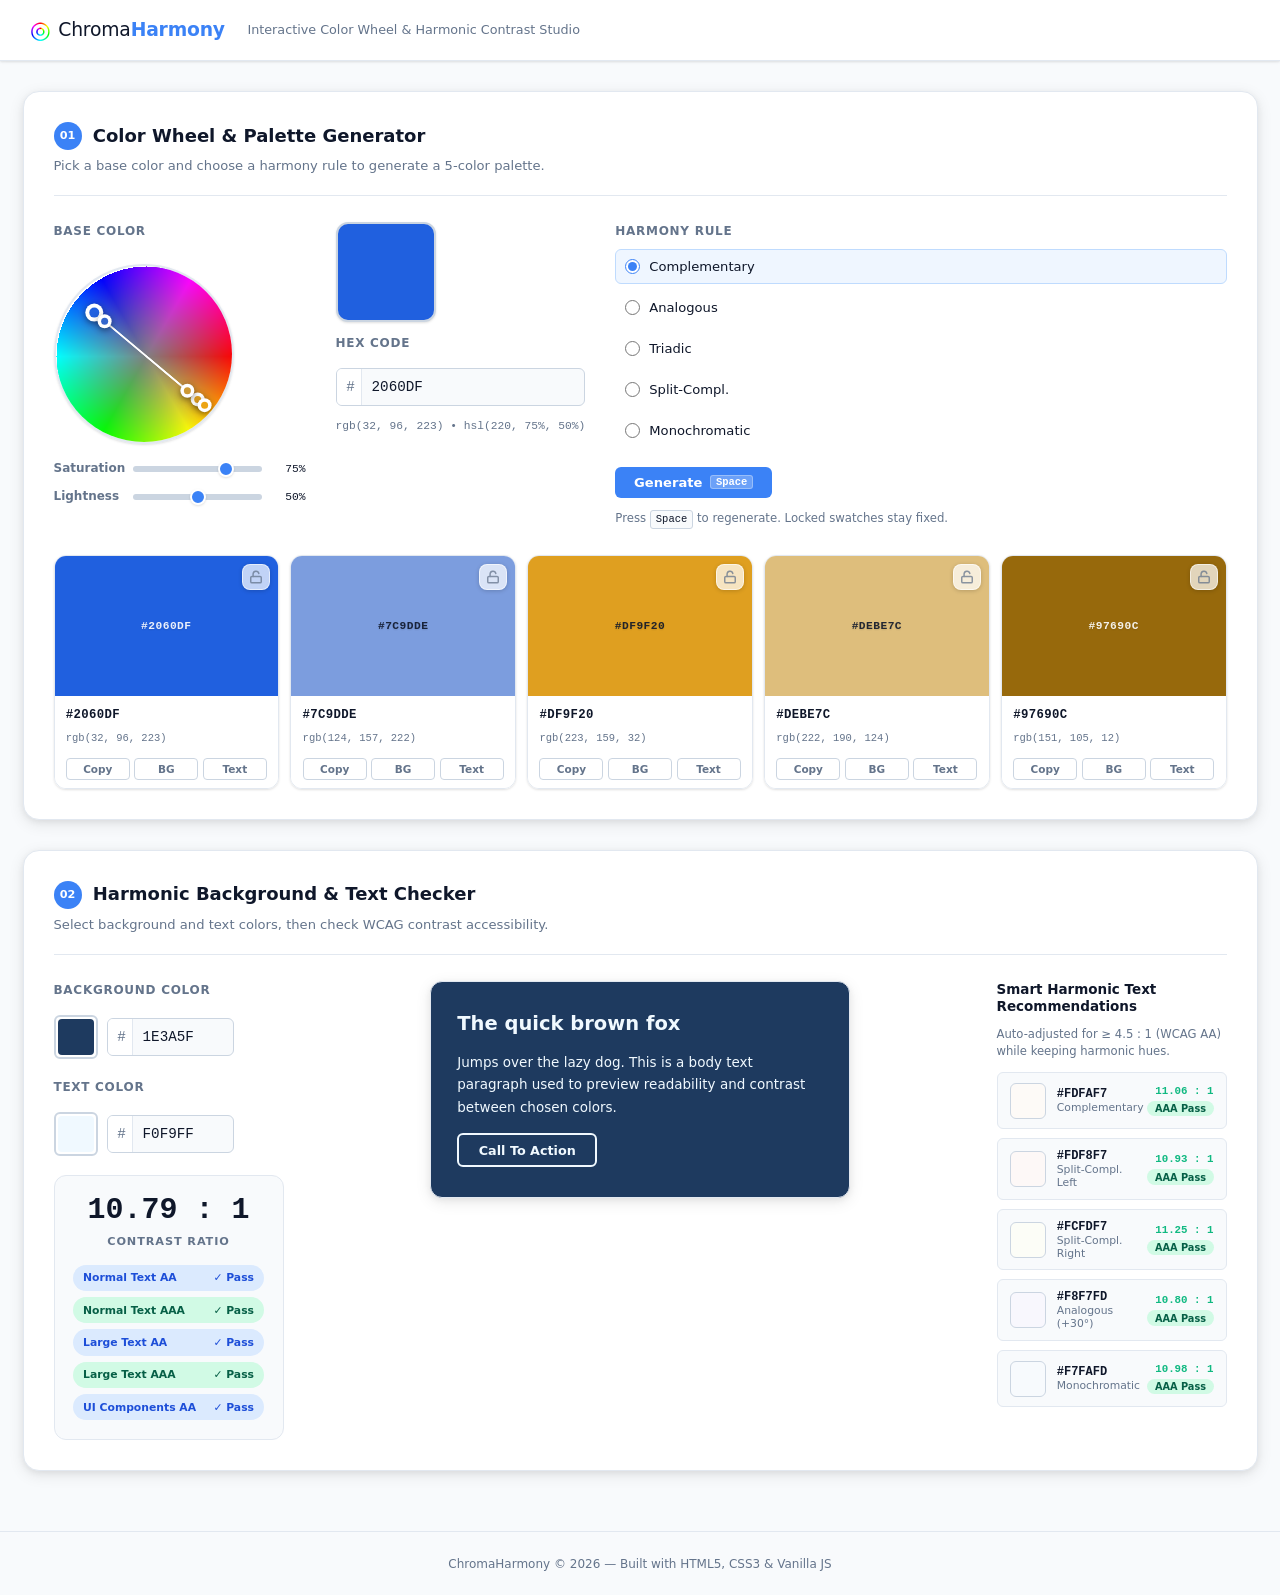
==== ChromaHarmony/index.html @ 23411041 "coding" ====
<!DOCTYPE html>
<html lang="en">
<head>
  <meta charset="UTF-8" />
  <meta name="viewport" content="width=device-width, initial-scale=1.0" />
  <title>ChromaHarmony — Color Wheel & Harmonic Contrast Studio</title>
  <link rel="stylesheet" href="style.css" />
</head>
<body>

  <!-- ═══════════════════════════════════════════════════════
       HEADER
  ═══════════════════════════════════════════════════════ -->
  <header class="app-header">
    <div class="header-inner">
      <div class="logo">
        <span class="logo-icon" aria-hidden="true">◎</span>
        <span class="logo-text">Chroma<strong>Harmony</strong></span>
      </div>
      <p class="tagline">Interactive Color Wheel &amp; Harmonic Contrast Studio</p>
    </div>
  </header>

  <!-- ═══════════════════════════════════════════════════════
       MODULE 1: COLOR WHEEL & PALETTE GENERATOR
  ═══════════════════════════════════════════════════════ -->
  <main class="app-main">
    <section class="module card" id="module-palette" aria-labelledby="module1-title">
      <header class="module-header">
        <h2 id="module1-title">
          <span class="module-badge">01</span>
          Color Wheel &amp; Palette Generator
        </h2>
        <p class="module-desc">Pick a base color and choose a harmony rule to generate a 5-color palette.</p>
      </header>

      <!-- Base Color Picker Row -->
      <div class="picker-row">
        <div class="picker-group">
          <label for="base-color-wheel" class="label">Base Color</label>
          <div class="color-wheel-wrap">
            <canvas id="color-wheel" width="180" height="180" role="img" aria-label="Interactive color wheel — click to pick a hue"></canvas>
          </div>
          <div class="hsl-sliders">
            <label class="slider-label">
              <span>Saturation</span>
              <input type="range" id="slider-sat" min="0" max="100" value="75" aria-label="Saturation" />
              <span id="sat-val" class="slider-value">75%</span>
            </label>
            <label class="slider-label">
              <span>Lightness</span>
              <input type="range" id="slider-lig" min="5" max="95" value="50" aria-label="Lightness" />
              <span id="lig-val" class="slider-value">50%</span>
            </label>
          </div>
        </div>

        <div class="base-preview-group">
          <div class="base-color-preview" id="base-preview" aria-label="Base color preview"></div>
          <div class="base-color-inputs">
            <label for="base-hex-input" class="label">HEX Code</label>
            <div class="hex-input-row">
              <span class="hex-hash" aria-hidden="true">#</span>
              <input
                type="text"
                id="base-hex-input"
                class="hex-input"
                maxlength="6"
                placeholder="3B82F6"
                aria-label="Enter HEX color code"
                spellcheck="false"
              />
            </div>
            <div class="base-color-meta" id="base-color-meta"></div>
          </div>
        </div>

        <!-- Harmony Mode Selector -->
        <div class="harmony-group">
          <label class="label">Harmony Rule</label>
          <div class="harmony-options" role="radiogroup" aria-label="Color harmony rule">
            <label class="harmony-option">
              <input type="radio" name="harmony" value="complementary" checked />
              <span>Complementary</span>
            </label>
            <label class="harmony-option">
              <input type="radio" name="harmony" value="analogous" />
              <span>Analogous</span>
            </label>
            <label class="harmony-option">
              <input type="radio" name="harmony" value="triadic" />
              <span>Triadic</span>
            </label>
            <label class="harmony-option">
              <input type="radio" name="harmony" value="split-complementary" />
              <span>Split-Compl.</span>
            </label>
            <label class="harmony-option">
              <input type="radio" name="harmony" value="monochromatic" />
              <span>Monochromatic</span>
            </label>
          </div>
          <div class="generate-row">
            <button class="btn btn-primary" id="btn-generate" aria-label="Generate palette (or press Spacebar)">
              Generate
              <kbd aria-hidden="true">Space</kbd>
            </button>
          </div>
          <p class="hint-text">Press <kbd>Space</kbd> to regenerate. Locked swatches stay fixed.</p>
        </div>
      </div>

      <!-- Palette Display — 5 Columns -->
      <div class="palette-strip" id="palette-strip" role="list" aria-label="Color palette">
        <!-- Dynamically generated by JS -->
      </div>
    </section>

    <!-- ═══════════════════════════════════════════════════════
         MODULE 2: HARMONIC BACKGROUND & TEXT CHECKER
    ═══════════════════════════════════════════════════════ -->
    <section class="module card" id="module-contrast" aria-labelledby="module2-title">
      <header class="module-header">
        <h2 id="module2-title">
          <span class="module-badge">02</span>
          Harmonic Background &amp; Text Checker
        </h2>
        <p class="module-desc">Select background and text colors, then check WCAG contrast accessibility.</p>
      </header>

      <div class="checker-layout">

        <!-- Left: Color Pickers -->
        <div class="checker-pickers">
          <div class="checker-picker-group">
            <label class="label" for="bg-hex-input">Background Color</label>
            <div class="checker-swatch-row">
              <input type="color" id="bg-color-picker" class="native-picker" aria-label="Background color picker" value="#1E3A5F" />
              <div class="hex-input-row">
                <span class="hex-hash" aria-hidden="true">#</span>
                <input type="text" id="bg-hex-input" class="hex-input" maxlength="6" value="1E3A5F" aria-label="Background HEX code" spellcheck="false" />
              </div>
            </div>
          </div>
          <div class="checker-picker-group">
            <label class="label" for="text-hex-input">Text Color</label>
            <div class="checker-swatch-row">
              <input type="color" id="text-color-picker" class="native-picker" aria-label="Text color picker" value="#F0F9FF" />
              <div class="hex-input-row">
                <span class="hex-hash" aria-hidden="true">#</span>
                <input type="text" id="text-hex-input" class="hex-input" maxlength="6" value="F0F9FF" aria-label="Text HEX code" spellcheck="false" />
              </div>
            </div>
          </div>

          <!-- Contrast Score Display -->
          <div class="contrast-score-box" id="contrast-score-box" aria-live="polite" aria-label="Contrast ratio result">
            <div class="contrast-ratio" id="contrast-ratio-display">—</div>
            <div class="contrast-label">Contrast Ratio</div>
            <div class="contrast-badges" id="contrast-badges"></div>
          </div>
        </div>

        <!-- Center: Live Preview Card -->
        <div class="live-preview-wrap">
          <div class="live-card" id="live-preview-card" role="region" aria-label="Live UI preview">
            <h3 class="preview-heading" id="preview-heading">The quick brown fox</h3>
            <p class="preview-body" id="preview-body">
              Jumps over the lazy dog. This is a body text paragraph used to preview readability and contrast between chosen colors.
            </p>
            <button class="preview-cta" id="preview-cta" type="button">Call To Action</button>
          </div>
        </div>

        <!-- Right: Smart Recommender -->
        <div class="recommender-panel">
          <h3 class="recommender-title">Smart Harmonic Text Recommendations</h3>
          <p class="recommender-desc">Auto-adjusted for ≥ 4.5 : 1 (WCAG AA) while keeping harmonic hues.</p>
          <div class="recommendation-grid" id="recommendation-grid" aria-label="Text color recommendations">
            <!-- Dynamically generated by JS -->
          </div>
        </div>

      </div>
    </section>
  </main>

  <!-- Toast Notification -->
  <div class="toast" id="toast" role="status" aria-live="polite" aria-atomic="true"></div>

  <footer class="app-footer">
    <p>ChromaHarmony &copy; 2026 &mdash; Built with HTML5, CSS3 &amp; Vanilla JS</p>
  </footer>

  <script src="script.js"></script>
</body>
</html>
---- ChromaHarmony/style.css ----
/* ================================================================
   ChromaHarmony — style.css
   Author: Senior Frontend Engineer
   Description: Clean Modern UI for Color Wheel & Harmonic Contrast Studio
   ================================================================ */

/* ----------------------------------------------------------------
   1. CSS Custom Properties (Design Tokens)
   ---------------------------------------------------------------- */
:root {
  /* Colors */
  --color-bg:        #F8FAFC;
  --color-surface:   #FFFFFF;
  --color-border:    #E2E8F0;
  --color-border-md: #CBD5E1;
  --color-text:      #0F172A;
  --color-text-muted:#64748B;
  --color-accent:    #3B82F6;
  --color-accent-dk: #2563EB;
  --color-success:   #10B981;
  --color-warning:   #F59E0B;
  --color-danger:    #EF4444;

  /* Badges */
  --badge-aaa:       #065F46;
  --badge-aaa-bg:    #D1FAE5;
  --badge-aa:        #1D4ED8;
  --badge-aa-bg:     #DBEAFE;
  --badge-aalg:      #92400E;
  --badge-aalg-bg:   #FEF3C7;
  --badge-fail:      #991B1B;
  --badge-fail-bg:   #FEE2E2;

  /* Typography */
  --font-sans: -apple-system, "Segoe UI", system-ui, sans-serif;
  --font-mono: "SF Mono", "Fira Code", "Consolas", monospace;

  /* Spacing */
  --radius-sm:  6px;
  --radius-md:  12px;
  --radius-lg:  16px;
  --shadow-sm:  0 1px 3px rgba(0,0,0,.08), 0 1px 2px rgba(0,0,0,.05);
  --shadow-md:  0 4px 16px rgba(0,0,0,.09), 0 2px 6px rgba(0,0,0,.06);

  /* Transitions */
  --transition: 0.18s ease;
}

/* ----------------------------------------------------------------
   2. Reset & Base
   ---------------------------------------------------------------- */
*, *::before, *::after { box-sizing: border-box; margin: 0; padding: 0; }

html { font-size: 15px; scroll-behavior: smooth; }

body {
  font-family: var(--font-sans);
  background: var(--color-bg);
  color: var(--color-text);
  line-height: 1.6;
  min-height: 100vh;
}

h1, h2, h3, h4 { line-height: 1.25; font-weight: 700; }
p { color: var(--color-text-muted); }
button { font-family: inherit; cursor: pointer; }
input  { font-family: inherit; }

/* ----------------------------------------------------------------
   3. App Header
   ---------------------------------------------------------------- */
.app-header {
  background: var(--color-surface);
  border-bottom: 1px solid var(--color-border);
  padding: 1rem 2rem;
  position: sticky;
  top: 0;
  z-index: 100;
  box-shadow: var(--shadow-sm);
}

.header-inner {
  max-width: 1300px;
  margin: 0 auto;
  display: flex;
  align-items: center;
  gap: 1.5rem;
  flex-wrap: wrap;
}

.logo {
  display: flex;
  align-items: center;
  gap: 0.5rem;
  font-size: 1.25rem;
  color: var(--color-text);
  letter-spacing: -0.01em;
}

.logo-icon {
  font-size: 1.6rem;
  background: conic-gradient(red, yellow, lime, cyan, blue, magenta, red);
  -webkit-background-clip: text;
  -webkit-text-fill-color: transparent;
  background-clip: text;
  line-height: 1;
}

.logo-text strong { color: var(--color-accent); }

.tagline {
  font-size: 0.85rem;
  color: var(--color-text-muted);
}

/* ----------------------------------------------------------------
   4. Main Layout
   ---------------------------------------------------------------- */
.app-main {
  max-width: 1300px;
  margin: 0 auto;
  padding: 2rem 1.5rem 4rem;
  display: flex;
  flex-direction: column;
  gap: 2rem;
}

/* ----------------------------------------------------------------
   5. Card / Module
   ---------------------------------------------------------------- */
.card {
  background: var(--color-surface);
  border-radius: var(--radius-lg);
  border: 1px solid var(--color-border);
  box-shadow: var(--shadow-md);
  padding: 2rem;
  overflow: hidden;
}

.module-header {
  margin-bottom: 1.75rem;
  padding-bottom: 1.25rem;
  border-bottom: 1px solid var(--color-border);
}

.module-header h2 {
  display: flex;
  align-items: center;
  gap: 0.75rem;
  font-size: 1.2rem;
  color: var(--color-text);
  margin-bottom: 0.35rem;
}

.module-badge {
  display: inline-flex;
  align-items: center;
  justify-content: center;
  width: 28px;
  height: 28px;
  background: var(--color-accent);
  color: #fff;
  border-radius: 50%;
  font-size: 0.75rem;
  font-weight: 700;
  flex-shrink: 0;
}

.module-desc { font-size: 0.875rem; }

/* ----------------------------------------------------------------
   6. Labels & Inputs
   ---------------------------------------------------------------- */
.label {
  display: block;
  font-size: 0.8rem;
  font-weight: 600;
  color: var(--color-text-muted);
  text-transform: uppercase;
  letter-spacing: 0.06em;
  margin-bottom: 0.5rem;
}

.hex-input-row {
  display: flex;
  align-items: center;
  border: 1.5px solid var(--color-border-md);
  border-radius: var(--radius-sm);
  overflow: hidden;
  background: var(--color-bg);
  transition: border-color var(--transition);
}

.hex-input-row:focus-within {
  border-color: var(--color-accent);
  box-shadow: 0 0 0 3px rgba(59,130,246,0.15);
}

.hex-hash {
  padding: 0 0.4rem 0 0.65rem;
  font-family: var(--font-mono);
  font-size: 0.95rem;
  color: var(--color-text-muted);
  background: var(--color-surface);
  border-right: 1px solid var(--color-border);
  line-height: 2.4rem;
  user-select: none;
}

.hex-input {
  border: none;
  outline: none;
  background: transparent;
  padding: 0.4rem 0.65rem;
  font-family: var(--font-mono);
  font-size: 0.95rem;
  color: var(--color-text);
  width: 100px;
  text-transform: uppercase;
}

/* ----------------------------------------------------------------
   7. Module 1 — Picker Row
   ---------------------------------------------------------------- */
.picker-row {
  display: flex;
  gap: 2rem;
  flex-wrap: wrap;
  align-items: flex-start;
}

/* Color Wheel */
.picker-group {
  display: flex;
  flex-direction: column;
  gap: 1rem;
  min-width: 190px;
}

.color-wheel-wrap {
  position: relative;
  width: 180px;
  height: 180px;
  cursor: crosshair;
  border-radius: 50%;
  overflow: hidden;
  box-shadow: var(--shadow-sm);
  flex-shrink: 0;
  border: 2px solid var(--color-border);
}

#color-wheel { display: block; border-radius: 50%; }

/* Saturation / Lightness Sliders */
.hsl-sliders { display: flex; flex-direction: column; gap: 0.6rem; }

.slider-label {
  display: flex;
  align-items: center;
  gap: 0.5rem;
  font-size: 0.8rem;
  color: var(--color-text-muted);
}

.slider-label span:first-child { width: 72px; font-weight: 600; flex-shrink: 0; }

.slider-label input[type="range"] {
  -webkit-appearance: none;
  appearance: none;
  flex: 1;
  height: 6px;
  border-radius: 99px;
  background: var(--color-border-md);
  outline: none;
  cursor: pointer;
}

.slider-label input[type="range"]::-webkit-slider-thumb {
  -webkit-appearance: none;
  appearance: none;
  width: 16px;
  height: 16px;
  border-radius: 50%;
  background: var(--color-accent);
  border: 2px solid #fff;
  box-shadow: var(--shadow-sm);
  cursor: pointer;
}

.slider-value {
  font-family: var(--font-mono);
  font-size: 0.75rem;
  min-width: 36px;
  text-align: right;
  color: var(--color-text);
}

/* Base Preview Group */
.base-preview-group {
  display: flex;
  flex-direction: column;
  gap: 0.75rem;
  align-items: flex-start;
}

.base-color-preview {
  width: 100px;
  height: 100px;
  border-radius: var(--radius-md);
  border: 2px solid var(--color-border-md);
  box-shadow: var(--shadow-sm);
  transition: background-color 0.2s;
}

.base-color-inputs { display: flex; flex-direction: column; gap: 0.5rem; }

.base-color-meta {
  font-family: var(--font-mono);
  font-size: 0.75rem;
  color: var(--color-text-muted);
  margin-top: 0.25rem;
}

/* Harmony Group */
.harmony-group { flex: 1; min-width: 200px; }

.harmony-options {
  display: flex;
  flex-direction: column;
  gap: 0.4rem;
  margin-bottom: 1.25rem;
}

.harmony-option {
  display: flex;
  align-items: center;
  gap: 0.6rem;
  font-size: 0.875rem;
  cursor: pointer;
  padding: 0.4rem 0.6rem;
  border-radius: var(--radius-sm);
  border: 1.5px solid transparent;
  transition: background var(--transition), border-color var(--transition);
}

.harmony-option:hover { background: var(--color-bg); }

.harmony-option input[type="radio"] {
  accent-color: var(--color-accent);
  width: 15px;
  height: 15px;
  flex-shrink: 0;
}

.harmony-option:has(input:checked) {
  background: #EFF6FF;
  border-color: #BFDBFE;
}

.generate-row { margin-bottom: 0.75rem; }

/* Buttons */
.btn {
  display: inline-flex;
  align-items: center;
  gap: 0.5rem;
  padding: 0.55rem 1.25rem;
  border-radius: var(--radius-sm);
  border: none;
  font-size: 0.875rem;
  font-weight: 600;
  transition: background var(--transition), transform 0.1s;
  cursor: pointer;
}

.btn:active { transform: scale(0.97); }

.btn-primary {
  background: var(--color-accent);
  color: #fff;
}

.btn-primary:hover { background: var(--color-accent-dk); }

.btn-sm {
  padding: 0.3rem 0.7rem;
  font-size: 0.75rem;
  border-radius: 4px;
}

.btn-ghost {
  background: transparent;
  border: 1.5px solid var(--color-border-md);
  color: var(--color-text-muted);
}

.btn-ghost:hover { background: var(--color-bg); border-color: var(--color-text-muted); }

kbd {
  display: inline-block;
  padding: 0 5px;
  font-family: var(--font-mono);
  font-size: 0.7rem;
  background: rgba(255,255,255,0.25);
  border-radius: 3px;
  border: 1px solid rgba(255,255,255,0.3);
}

.hint-text {
  font-size: 0.78rem;
  color: var(--color-text-muted);
}

.hint-text kbd {
  background: var(--color-bg);
  border: 1px solid var(--color-border-md);
  color: var(--color-text);
}

/* ----------------------------------------------------------------
   8. Palette Strip — 5 Color Columns
   ---------------------------------------------------------------- */
.palette-strip {
  display: grid;
  grid-template-columns: repeat(5, 1fr);
  gap: 0.75rem;
  margin-top: 1.75rem;
}

.palette-col {
  display: flex;
  flex-direction: column;
  border-radius: var(--radius-md);
  overflow: hidden;
  border: 1.5px solid var(--color-border);
  box-shadow: var(--shadow-sm);
  transition: transform 0.15s, box-shadow 0.15s, border-color 0.2s, outline 0.2s;
  position: relative;
}

.palette-col:hover {
  transform: translateY(-2px);
  box-shadow: var(--shadow-md);
}

/* Locked column — prominent ring so it's immediately visible */
.palette-col.locked {
  border-color: var(--color-accent);
  box-shadow: 0 0 0 2.5px rgba(59,130,246,0.30), var(--shadow-sm);
}

.palette-col.locked:hover {
  box-shadow: 0 0 0 3px rgba(59,130,246,0.45), var(--shadow-md);
}

.palette-swatch {
  height: 140px;
  transition: background-color 0.2s;
  flex-shrink: 0;
}

.palette-info {
  padding: 0.65rem 0.75rem 0.5rem;
  background: var(--color-surface);
  display: flex;
  flex-direction: column;
  gap: 0.3rem;
}

.palette-hex {
  font-family: var(--font-mono);
  font-size: 0.82rem;
  font-weight: 700;
  color: var(--color-text);
  letter-spacing: 0.03em;
}

.palette-rgb {
  font-family: var(--font-mono);
  font-size: 0.7rem;
  color: var(--color-text-muted);
}

.palette-actions {
  display: flex;
  flex-wrap: wrap;
  gap: 0.3rem;
  margin-top: 0.4rem;
}

.palette-actions .btn {
  flex: 1;
  justify-content: center;
  font-size: 0.7rem;
  padding: 0.28rem 0.3rem;
  white-space: nowrap;
}

/* ── Lock Button ─────────────────────────────────────────────── */

@keyframes lock-pop {
  0%   { transform: scale(1);    }
  40%  { transform: scale(1.18); }
  70%  { transform: scale(0.95); }
  100% { transform: scale(1);    }
}

.lock-btn {
  /* Positioned inside the swatch */
  position: absolute;
  top: 8px;
  right: 8px;
  /* Layout: icon + optional badge in a column */
  display: flex;
  flex-direction: column;
  align-items: center;
  gap: 3px;
  padding: 5px 6px;
  /* Base appearance — unlocked: subtle, semi-transparent */
  background: rgba(255,255,255,0.72);
  backdrop-filter: blur(6px);
  border: 1.5px solid rgba(255,255,255,0.6);
  border-radius: 8px;
  color: var(--color-text-muted);
  cursor: pointer;
  box-shadow: 0 1px 4px rgba(0,0,0,.18);
  transition: background var(--transition), color var(--transition),
              border-color var(--transition), box-shadow var(--transition);
  /* Prevent swatch height from expanding */
  line-height: 1;
}

.lock-btn:hover {
  background: rgba(255,255,255,0.95);
  color: var(--color-text);
  transform: scale(1.07);
}

/* Locked state — solid, high-contrast accent */
.lock-btn.locked {
  background: var(--color-accent);
  border-color: var(--color-accent-dk);
  color: #ffffff;
  box-shadow: 0 2px 8px rgba(59,130,246,0.45);
}

.lock-btn.locked:hover {
  background: var(--color-accent-dk);
  transform: scale(1.07);
}

/* Click-pop animation class (added by JS, removed on re-render) */
.lock-btn.lock-pop {
  animation: lock-pop 0.22s ease-out forwards;
}

/* SVG icon wrapper */
.lock-icon {
  display: flex;
  align-items: center;
  justify-content: center;
  flex-shrink: 0;
}

/* Unlocked state: icon is slightly faded */
.lock-btn:not(.locked) .lock-icon {
  opacity: 0.75;
}

/* LOCKED text badge */
.lock-badge {
  font-family: var(--font-sans);
  font-size: 0.55rem;
  font-weight: 800;
  letter-spacing: 0.08em;
  line-height: 1;
  color: #ffffff;
  white-space: nowrap;
}

/* Swatch text auto contrast (applied via JS inline style) */
.swatch-hex-label {
  position: absolute;
  top: 50%;
  left: 50%;
  transform: translate(-50%, -50%);
  font-family: var(--font-mono);
  font-size: 0.75rem;
  font-weight: 700;
  letter-spacing: 0.04em;
  pointer-events: none;
  opacity: 0.9;
  text-shadow: 0 1px 2px rgba(0,0,0,.12);
}

/* ----------------------------------------------------------------
   9. Module 2 — Checker Layout
   ---------------------------------------------------------------- */
.checker-layout {
  display: grid;
  grid-template-columns: 230px 1fr 230px;
  gap: 2rem;
  align-items: start;
}

.checker-pickers { display: flex; flex-direction: column; gap: 1.25rem; }

.checker-picker-group { display: flex; flex-direction: column; gap: 0.5rem; }

.checker-swatch-row {
  display: flex;
  align-items: center;
  gap: 0.6rem;
}

.native-picker {
  -webkit-appearance: none;
  appearance: none;
  width: 44px;
  height: 44px;
  border: 2px solid var(--color-border-md);
  border-radius: var(--radius-sm);
  cursor: pointer;
  padding: 2px;
  background: none;
  overflow: hidden;
  flex-shrink: 0;
}

.native-picker::-webkit-color-swatch-wrapper { padding: 0; }
.native-picker::-webkit-color-swatch { border: none; border-radius: 4px; }

/* Contrast Score Box */
.contrast-score-box {
  background: var(--color-bg);
  border: 1.5px solid var(--color-border);
  border-radius: var(--radius-md);
  padding: 1.25rem;
  text-align: center;
  display: flex;
  flex-direction: column;
  align-items: center;
  gap: 0.4rem;
}

.contrast-ratio {
  font-size: 2rem;
  font-weight: 800;
  font-family: var(--font-mono);
  color: var(--color-text);
  line-height: 1.1;
}

.contrast-label {
  font-size: 0.75rem;
  font-weight: 600;
  text-transform: uppercase;
  letter-spacing: 0.08em;
  color: var(--color-text-muted);
}

.contrast-badges {
  display: flex;
  flex-direction: column;
  gap: 0.4rem;
  margin-top: 0.5rem;
  width: 100%;
}

.badge {
  display: flex;
  align-items: center;
  justify-content: space-between;
  gap: 0.4rem;
  font-size: 0.72rem;
  font-weight: 700;
  padding: 0.3rem 0.65rem;
  border-radius: 99px;
}

.badge-label { opacity: 0.75; font-weight: 500; }

.badge-aaa    { background: var(--badge-aaa-bg);  color: var(--badge-aaa); }
.badge-aa     { background: var(--badge-aa-bg);   color: var(--badge-aa);  }
.badge-aalg   { background: var(--badge-aalg-bg); color: var(--badge-aalg);}
.badge-fail   { background: var(--badge-fail-bg); color: var(--badge-fail);}

/* ----------------------------------------------------------------
   10. Live Preview Card
   ---------------------------------------------------------------- */
.live-preview-wrap {
  display: flex;
  align-items: flex-start;
  justify-content: center;
}

.live-card {
  width: 100%;
  max-width: 420px;
  padding: 2rem 1.75rem;
  border-radius: var(--radius-md);
  box-shadow: var(--shadow-md);
  border: 1.5px solid var(--color-border);
  transition: background-color 0.3s, color 0.3s;
  display: flex;
  flex-direction: column;
  gap: 1rem;
}

.preview-heading {
  font-size: 1.3rem;
  font-weight: 700;
  transition: color 0.3s;
}

.preview-body {
  font-size: 0.9rem;
  line-height: 1.65;
  transition: color 0.3s;
}

.preview-cta {
  align-self: flex-start;
  padding: 0.5rem 1.3rem;
  border-radius: var(--radius-sm);
  border: 2px solid currentColor;
  font-size: 0.85rem;
  font-weight: 600;
  background: transparent;
  transition: background 0.2s, color 0.2s;
  cursor: pointer;
}

.preview-cta:hover {
  background: rgba(255,255,255,0.15);
}

/* ----------------------------------------------------------------
   11. Smart Recommender Panel
   ---------------------------------------------------------------- */
.recommender-panel {
  display: flex;
  flex-direction: column;
  gap: 0.75rem;
}

.recommender-title {
  font-size: 0.9rem;
  font-weight: 700;
  color: var(--color-text);
}

.recommender-desc {
  font-size: 0.775rem;
  line-height: 1.5;
}

.recommendation-grid {
  display: flex;
  flex-direction: column;
  gap: 0.6rem;
}

.rec-card {
  display: flex;
  align-items: center;
  gap: 0.75rem;
  padding: 0.65rem 0.8rem;
  border-radius: var(--radius-sm);
  border: 1.5px solid var(--color-border);
  cursor: pointer;
  background: var(--color-bg);
  transition: border-color var(--transition), box-shadow var(--transition), transform 0.1s;
  text-align: left;
}

.rec-card:hover {
  border-color: var(--color-accent);
  box-shadow: 0 0 0 3px rgba(59,130,246,.12);
  transform: translateX(2px);
}

.rec-swatch {
  width: 36px;
  height: 36px;
  border-radius: var(--radius-sm);
  flex-shrink: 0;
  border: 1.5px solid var(--color-border-md);
}

.rec-info { flex: 1; min-width: 0; }

.rec-hex {
  font-family: var(--font-mono);
  font-size: 0.8rem;
  font-weight: 700;
  color: var(--color-text);
}

.rec-rule {
  font-size: 0.72rem;
  color: var(--color-text-muted);
}

.rec-ratio-wrap {
  display: flex;
  flex-direction: column;
  align-items: flex-end;
  gap: 2px;
  flex-shrink: 0;
}

.rec-ratio {
  font-family: var(--font-mono);
  font-size: 0.72rem;
  font-weight: 700;
  color: var(--color-success);
  white-space: nowrap;
}

/* ----------------------------------------------------------------
   12. Toast Notification
   ---------------------------------------------------------------- */
.toast {
  position: fixed;
  bottom: 1.5rem;
  left: 50%;
  transform: translateX(-50%) translateY(0);
  background: var(--color-text);
  color: #fff;
  padding: 0.65rem 1.5rem;
  border-radius: 99px;
  font-size: 0.85rem;
  font-weight: 600;
  box-shadow: var(--shadow-md);
  opacity: 0;
  pointer-events: none;
  transition: opacity 0.25s, transform 0.25s;
  z-index: 999;
  white-space: nowrap;
}

.toast.show {
  opacity: 1;
  transform: translateX(-50%) translateY(-6px);
}

/* ----------------------------------------------------------------
   13. Footer
   ---------------------------------------------------------------- */
.app-footer {
  text-align: center;
  padding: 1.5rem;
  font-size: 0.8rem;
  color: var(--color-text-muted);
  border-top: 1px solid var(--color-border);
}

/* ----------------------------------------------------------------
   14. Responsive — Tablet & Mobile
   ---------------------------------------------------------------- */
@media (max-width: 1100px) {
  .checker-layout {
    grid-template-columns: 1fr 1fr;
    grid-template-rows: auto auto;
  }
  .recommender-panel {
    grid-column: 1 / -1;
  }
  .recommendation-grid {
    flex-direction: row;
    flex-wrap: wrap;
  }
  .rec-card { flex: 1 1 calc(50% - 0.3rem); }
}

@media (max-width: 800px) {
  .app-main { padding: 1.25rem 1rem 3rem; }
  .card { padding: 1.25rem; }

  .picker-row {
    flex-direction: column;
    gap: 1.5rem;
  }

  .color-wheel-wrap {
    width: 160px;
    height: 160px;
  }

  #color-wheel { width: 160px; height: 160px; }

  .palette-strip {
    grid-template-columns: repeat(5, 1fr);
    gap: 0.4rem;
  }

  .palette-swatch { height: 90px; }
  .palette-info   { padding: 0.4rem 0.5rem; }
  .palette-hex    { font-size: 0.72rem; }
  .palette-rgb    { display: none; }
  .palette-actions { gap: 0.2rem; }
  .palette-actions .btn { font-size: 0.62rem; padding: 0.22rem 0.2rem; }

  .checker-layout {
    grid-template-columns: 1fr;
  }

  .live-preview-wrap { width: 100%; }
  .live-card { max-width: 100%; }

  .recommender-panel { grid-column: 1; }

  .recommendation-grid {
    flex-direction: column;
  }
}

@media (max-width: 480px) {
  .palette-strip {
    grid-template-columns: repeat(2, 1fr);
  }

  .palette-swatch { height: 100px; }

  .header-inner { gap: 0.5rem; }
  .tagline { display: none; }
}
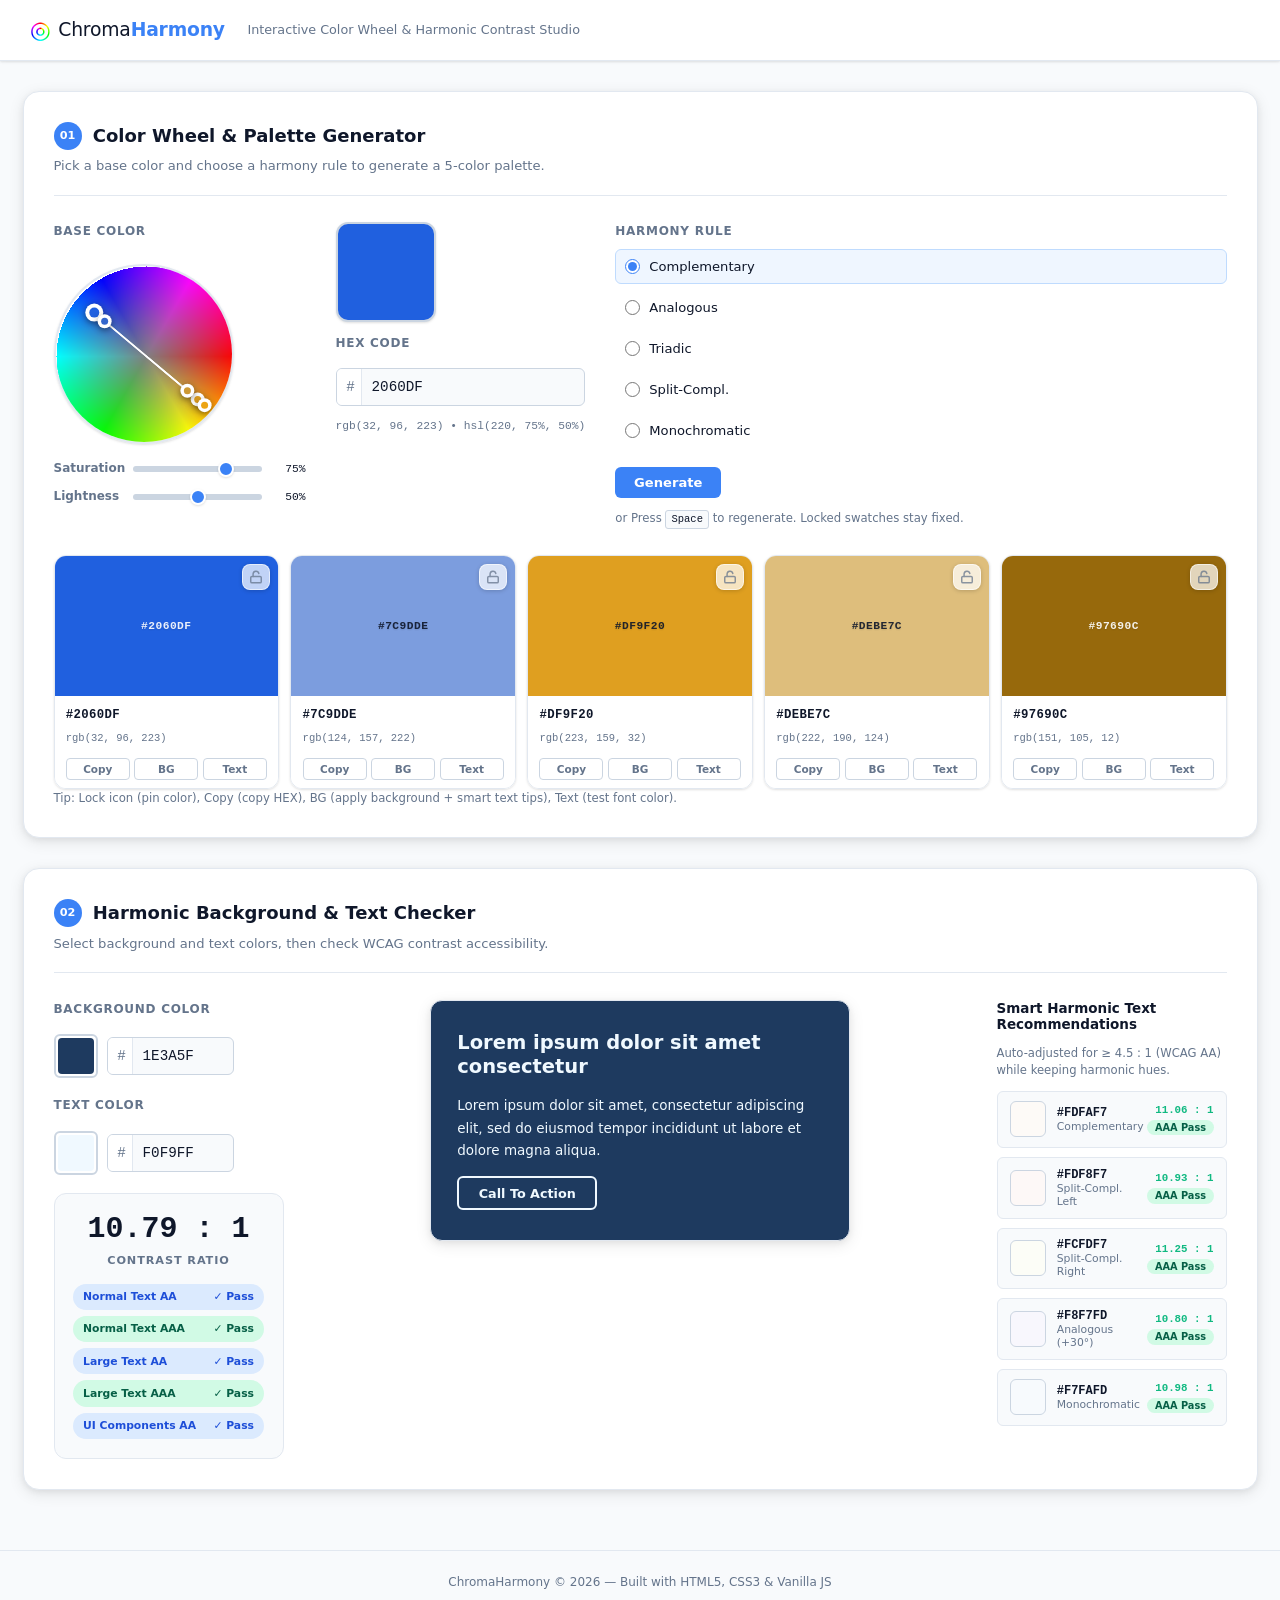
==== commit 2e6ad65a: "text rev" ====
--- a/ChromaHarmony/index.html
+++ b/ChromaHarmony/index.html
@@ -103,10 +103,9 @@
           <div class="generate-row">
             <button class="btn btn-primary" id="btn-generate" aria-label="Generate palette (or press Spacebar)">
               Generate
-              <kbd aria-hidden="true">Space</kbd>
             </button>
           </div>
-          <p class="hint-text">Press <kbd>Space</kbd> to regenerate. Locked swatches stay fixed.</p>
+          <p class="hint-text">or Press <kbd>Space</kbd> to regenerate. Locked swatches stay fixed.</p>
         </div>
       </div>
 
@@ -114,6 +113,7 @@
       <div class="palette-strip" id="palette-strip" role="list" aria-label="Color palette">
         <!-- Dynamically generated by JS -->
       </div>
+      <p class="hint-text">Tip: Lock icon (pin color), Copy (copy HEX), BG (apply background + smart text tips), Text (test font color).</p>
     </section>
 
     <!-- ═══════════════════════════════════════════════════════
@@ -164,9 +164,9 @@
         <!-- Center: Live Preview Card -->
         <div class="live-preview-wrap">
           <div class="live-card" id="live-preview-card" role="region" aria-label="Live UI preview">
-            <h3 class="preview-heading" id="preview-heading">The quick brown fox</h3>
+            <h3 class="preview-heading" id="preview-heading">Lorem ipsum dolor sit amet consectetur</h3>
             <p class="preview-body" id="preview-body">
-              Jumps over the lazy dog. This is a body text paragraph used to preview readability and contrast between chosen colors.
+              Lorem ipsum dolor sit amet, consectetur adipiscing elit, sed do eiusmod tempor incididunt ut labore et dolore magna aliqua.
             </p>
             <button class="preview-cta" id="preview-cta" type="button">Call To Action</button>
           </div>
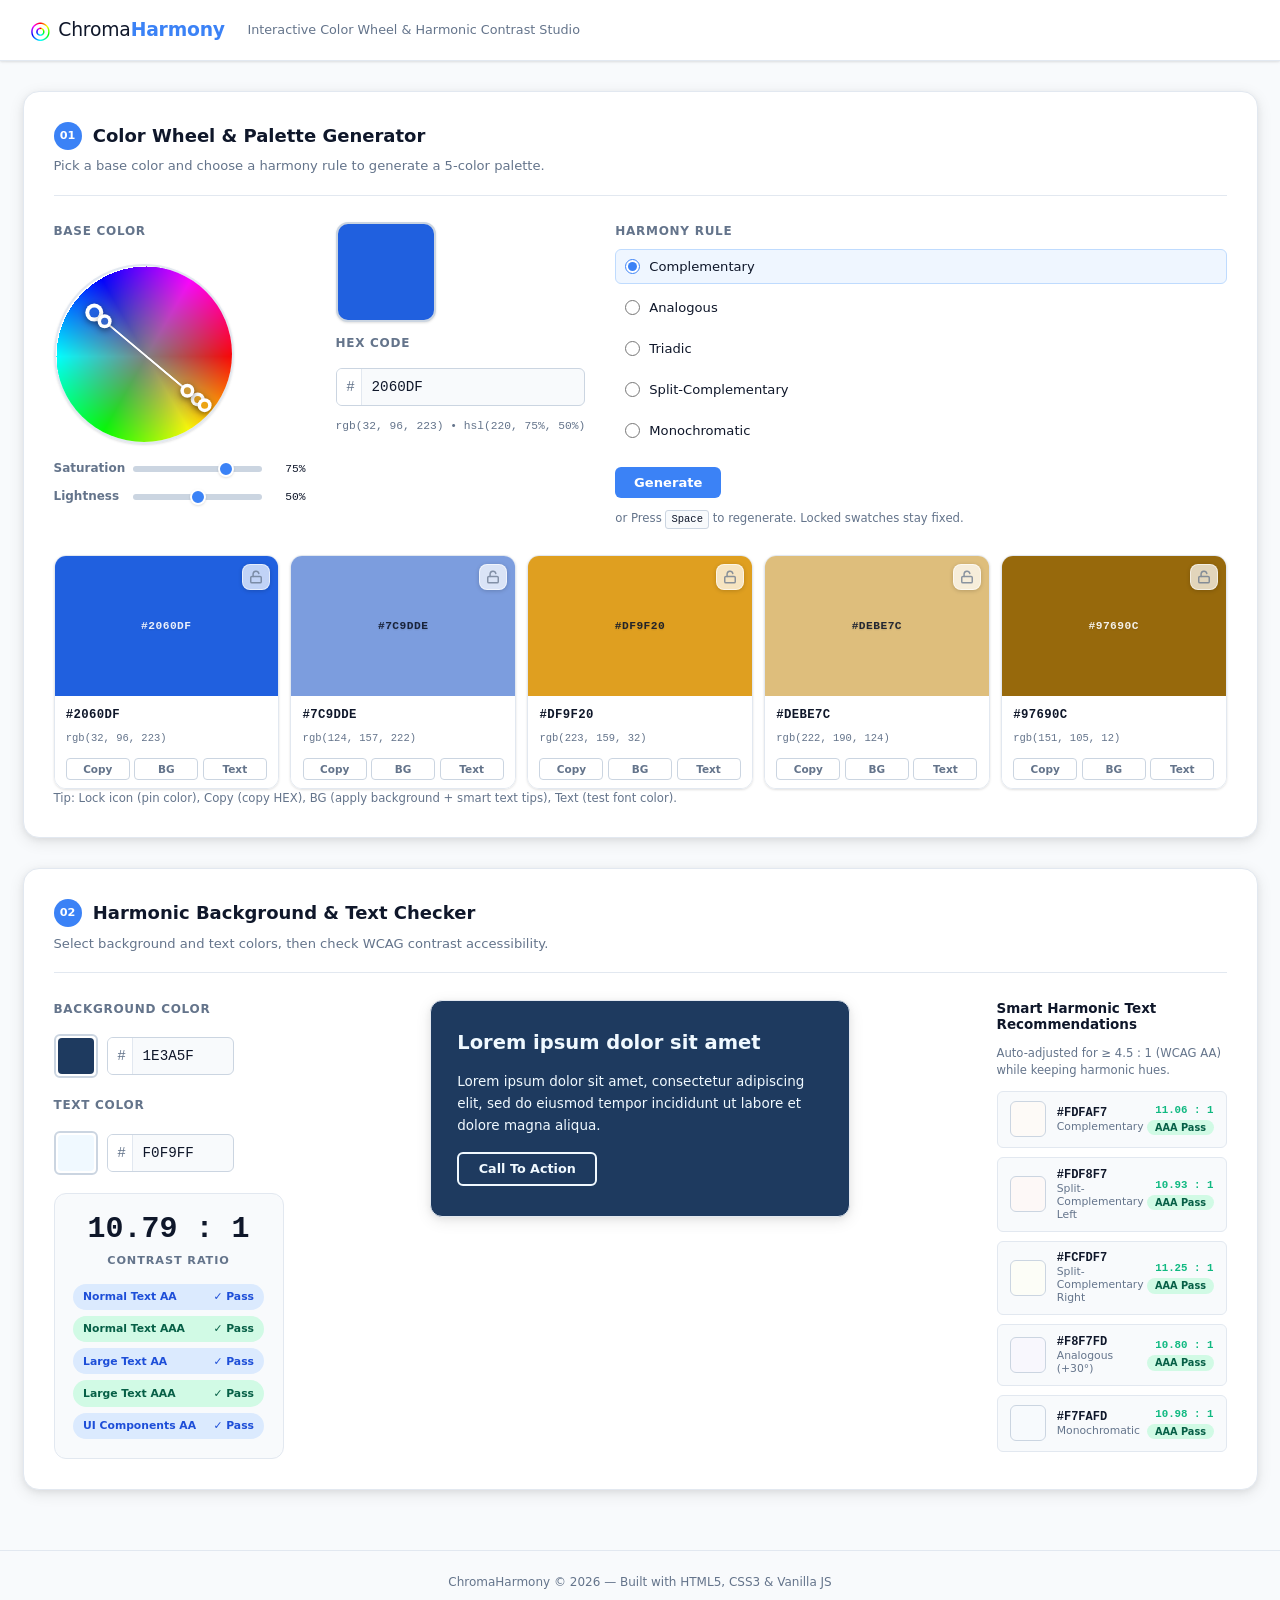
==== commit b4d5a12f: "rev text" ====
--- a/ChromaHarmony/index.html
+++ b/ChromaHarmony/index.html
@@ -93,7 +93,7 @@
             </label>
             <label class="harmony-option">
               <input type="radio" name="harmony" value="split-complementary" />
-              <span>Split-Compl.</span>
+              <span>Split-Complementary</span>
             </label>
             <label class="harmony-option">
               <input type="radio" name="harmony" value="monochromatic" />
@@ -164,7 +164,7 @@
         <!-- Center: Live Preview Card -->
         <div class="live-preview-wrap">
           <div class="live-card" id="live-preview-card" role="region" aria-label="Live UI preview">
-            <h3 class="preview-heading" id="preview-heading">Lorem ipsum dolor sit amet consectetur</h3>
+            <h3 class="preview-heading" id="preview-heading">Lorem ipsum dolor sit amet</h3>
             <p class="preview-body" id="preview-body">
               Lorem ipsum dolor sit amet, consectetur adipiscing elit, sed do eiusmod tempor incididunt ut labore et dolore magna aliqua.
             </p>
